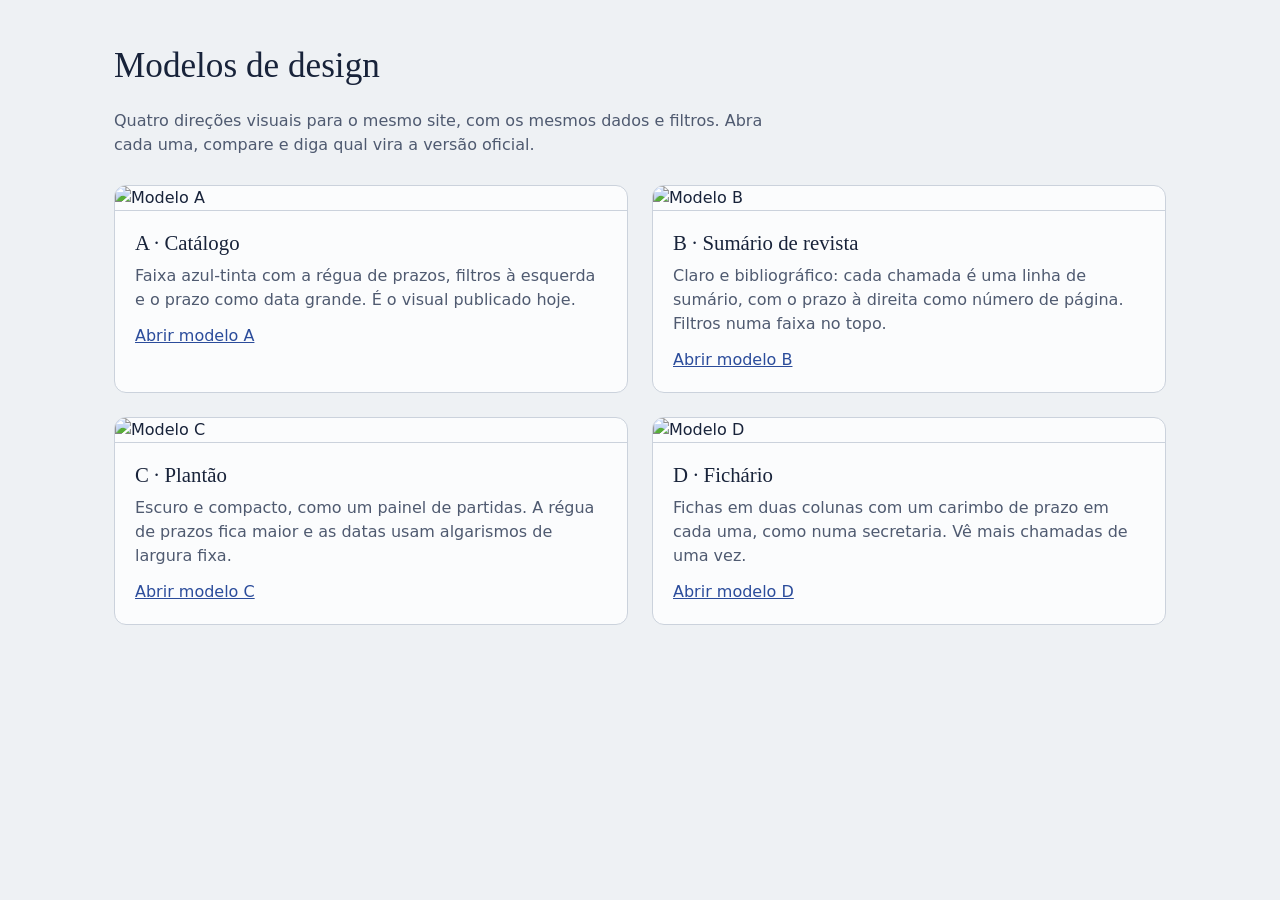
==== modelos/index.html @ de3eb84c "Rodapé com data de atualização e quatro modelos de design para comparação Co-Authored-By: Claude Opu" ====
<!DOCTYPE html>
<html lang="pt-BR"><head><meta charset="utf-8"><meta name="viewport" content="width=device-width, initial-scale=1">
<title>Próximo Número · modelos de design</title>
<link rel="stylesheet" href="../style.css">
<style>
 .g{max-width:1100px;margin:0 auto;padding:40px 24px}
 .g h1{font-family:var(--serif);font-weight:500;font-size:2.2rem;margin:0 0 8px}
 .g>p{color:var(--tinta-2);max-width:64ch}
 .m{display:grid;grid-template-columns:repeat(auto-fill,minmax(480px,1fr));gap:24px;margin-top:28px}
 .m article{background:var(--folha);border:1px solid var(--linha);border-radius:12px;overflow:hidden}
 .m img{width:100%;display:block;border-bottom:1px solid var(--linha)}
 .m div{padding:16px 20px 20px}.m h2{font-family:var(--serif);font-weight:500;margin:0 0 6px;font-size:1.3rem}
 .m p{margin:0 0 12px;color:var(--tinta-2)}
</style></head><body><main class="g">
<h1>Modelos de design</h1>
<p>Quatro direções visuais para o mesmo site, com os mesmos dados e filtros. Abra cada uma, compare e diga qual vira a versão oficial.</p>
<section class="m">
<article><img src="a.png" alt="Modelo A"><div><h2>A · Catálogo</h2><p>Faixa azul-tinta com a régua de prazos, filtros à esquerda e o prazo como data grande. É o visual publicado hoje.</p><a href="modelo-a.html">Abrir modelo A</a></div></article>
<article><img src="b.png" alt="Modelo B"><div><h2>B · Sumário de revista</h2><p>Claro e bibliográfico: cada chamada é uma linha de sumário, com o prazo à direita como número de página. Filtros numa faixa no topo.</p><a href="modelo-b.html">Abrir modelo B</a></div></article>
<article><img src="c.png" alt="Modelo C"><div><h2>C · Plantão</h2><p>Escuro e compacto, como um painel de partidas. A régua de prazos fica maior e as datas usam algarismos de largura fixa.</p><a href="modelo-c.html">Abrir modelo C</a></div></article>
<article><img src="d.png" alt="Modelo D"><div><h2>D · Fichário</h2><p>Fichas em duas colunas com um carimbo de prazo em cada uma, como numa secretaria. Vê mais chamadas de uma vez.</p><a href="modelo-d.html">Abrir modelo D</a></div></article>
</section></main></body></html>
---- style.css ----
:root {
  --papel: #eef1f4;
  --folha: #fbfcfd;
  --tinta: #18233a;
  --tinta-2: #4f5a70;
  --linha: #cbd2dc;
  --linha-2: #dfe4ea;
  --nac: #2b4c9b;
  --int: #0f7a73;
  --urgente: #b3261e;
  --breve: #8a5a00;
  --folga: #2e6b4f;
  --serif: "Literata", Georgia, serif;
  --sans: "Atkinson Hyperlegible", system-ui, sans-serif;
  --r: 6px;
}

* { box-sizing: border-box; }
html { -webkit-text-size-adjust: 100%; }
body {
  margin: 0;
  background: var(--papel);
  color: var(--tinta);
  font: 16px/1.5 var(--sans);
}
a { color: var(--nac); }
:focus-visible { outline: 3px solid #f2b705; outline-offset: 2px; }
.skip { position: absolute; left: -999px; }
.skip:focus { left: 1rem; top: 1rem; background: var(--folha); padding: .5rem 1rem; z-index: 10; }

/* Topo */
.topo { background: var(--tinta); color: #eef1f4; }
.topo-inner {
  max-width: 1240px; margin: 0 auto; padding: 2.25rem 1.5rem 1.25rem;
  display: flex; gap: 2rem; justify-content: space-between; align-items: flex-end; flex-wrap: wrap;
}
.marca h1 {
  font-family: var(--serif); font-weight: 500; font-size: clamp(2.2rem, 5vw, 3.4rem);
  line-height: 1; margin: 0 0 .6rem; letter-spacing: -.01em;
}
.lema { margin: 0; max-width: 58ch; color: #c9d2e0; }
.status { margin: 0; color: #c9d2e0; text-align: right; font-size: .95rem; }
.status strong { color: #fff; font-size: 1.05rem; }

/* Régua de prazos: o elemento principal */
.regua { max-width: 1240px; margin: 0 auto; padding: 0 1.5rem 1.5rem; }
.regua-trilho {
  position: relative; display: grid; grid-auto-flow: column; grid-auto-columns: 1fr;
  border-top: 1px solid #45526d;
}
.mes {
  position: relative; height: 86px; border: 0; border-left: 1px solid #45526d;
  background: transparent; color: #c9d2e0; font: inherit; text-align: left;
  padding: 0; cursor: pointer;
}
.mes:first-child { border-left: 0; }
.mes:hover { background: rgba(255,255,255,.05); }
.mes[aria-pressed="true"] { background: rgba(242,183,5,.16); color: #fff; }
.mes-rotulo { position: absolute; left: .45rem; bottom: .3rem; font-size: .82rem; white-space: nowrap; }
.mes-n { font-weight: 700; color: #fff; margin-left: .3rem; }
.traco {
  position: absolute; top: 0; width: 2px; border-radius: 0 0 2px 2px; pointer-events: none;
}
.traco.nacional { background: #8fb0ff; }
.traco.internacional { background: #5fd3c6; }
.hoje {
  position: absolute; top: -6px; bottom: 0; width: 0; border-left: 2px dashed #f2b705; pointer-events: none;
}
.hoje::after {
  content: "hoje"; position: absolute; top: -1.2rem; left: -1rem; font-size: .75rem; color: #f2b705;
}
.regua-dica { margin: .55rem 0 0; font-size: .85rem; color: #9fabc0; }
.legenda-cor { display: inline-block; width: 10px; height: 10px; margin: 0 .3rem 0 .8rem; vertical-align: middle; }

/* Corpo */
.corpo {
  max-width: 1240px; margin: 0 auto; padding: 1.75rem 1.5rem 3rem;
  display: grid; grid-template-columns: 270px 1fr; gap: 2.25rem; align-items: start;
}
.filtros { position: sticky; top: 1rem; }
.campo { display: block; border: 0; padding: 0; margin: 0 0 1.15rem; }
.campo > span, .campo legend { display: block; font-weight: 700; font-size: .92rem; margin-bottom: .35rem; padding: 0; }
input[type="search"], select {
  width: 100%; font: inherit; color: var(--tinta); background: var(--folha);
  border: 1px solid var(--linha); border-radius: var(--r); padding: .5rem .6rem;
}
.check { display: flex; gap: .5rem; align-items: baseline; font-size: .95rem; margin: .25rem 0; cursor: pointer; }
.check input { accent-color: var(--nac); }
.check.destaque { margin-bottom: .5rem; }
.segmento { display: flex; border: 1px solid var(--linha); border-radius: var(--r); overflow: hidden; background: var(--folha); }
.segmento label { flex: 1; position: relative; }
.segmento input { position: absolute; opacity: 0; inset: 0; cursor: pointer; }
.segmento span { display: block; text-align: center; padding: .45rem .2rem; font-size: .88rem; }
.segmento input:checked + span { background: var(--tinta); color: #fff; }
.segmento input:focus-visible + span { outline: 3px solid #f2b705; outline-offset: -3px; }
.acoes-filtro { display: flex; flex-direction: column; gap: .5rem; margin-top: 1.4rem; }
button {
  font: inherit; cursor: pointer; border-radius: var(--r);
  border: 1px solid var(--tinta); background: transparent; color: var(--tinta); padding: .45rem .8rem;
}
button:hover { background: var(--tinta); color: #fff; }

/* Lista */
.resumo { margin: 0 0 1rem; color: var(--tinta-2); }
.chamadas { list-style: none; margin: 0; padding: 0; border-top: 2px solid var(--tinta); }
.chamada {
  display: grid; grid-template-columns: 112px 1fr; gap: 1.4rem;
  padding: 1.35rem 0 1.35rem; border-bottom: 1px solid var(--linha);
}
.prazo { text-align: left; }
.prazo-dia { font-family: var(--serif); font-size: 2.6rem; line-height: .95; font-weight: 500; font-variant-numeric: lining-nums tabular-nums; }
.prazo-mes { font-size: .95rem; }
.prazo-falta { display: inline-block; margin-top: .45rem; font-size: .82rem; font-weight: 700; padding: .1rem .45rem; border-radius: 3px; color: #fff; }
.urgente .prazo-falta { background: var(--urgente); }
.breve .prazo-falta { background: var(--breve); }
.folga .prazo-falta { background: var(--folga); }
.continuo .prazo-falta { background: var(--tinta-2); }
.prazo-abre { display: block; margin-top: .35rem; font-size: .8rem; color: var(--tinta-2); }

.revista { margin: 0 0 .3rem; font-size: .95rem; color: var(--tinta-2); }
.revista b { color: var(--tinta); }
.chamada h3 { font-family: var(--serif); font-weight: 500; font-size: 1.22rem; line-height: 1.35; margin: 0 0 .6rem; max-width: 70ch; }
.selos { display: flex; flex-wrap: wrap; gap: .35rem; margin: 0 0 .7rem; padding: 0; list-style: none; }
.selo { font-size: .8rem; padding: .1rem .5rem; border-radius: 3px; border: 1px solid var(--linha); background: var(--folha); }
.selo.nacional { border-color: var(--nac); color: var(--nac); }
.selo.internacional { border-color: var(--int); color: var(--int); }
.selo.qualis { background: var(--tinta); border-color: var(--tinta); color: #fff; font-weight: 700; }
.selo.taxa { border-style: dashed; }

details { margin: .2rem 0 .8rem; }
summary { cursor: pointer; color: var(--nac); font-weight: 700; font-size: .95rem; }
summary:hover { text-decoration: underline; }
.detalhe { margin: .7rem 0 0; padding: .9rem 1rem; background: var(--folha); border-left: 3px solid var(--linha); max-width: 72ch; }
.detalhe dl { margin: 0; display: grid; grid-template-columns: max-content 1fr; gap: .35rem 1rem; font-size: .95rem; }
.detalhe dt { font-weight: 700; color: var(--tinta-2); }
.detalhe dd { margin: 0; }
.detalhe p { margin: 0 0 .7rem; font-family: var(--serif); line-height: 1.65; }

.acoes { display: flex; flex-wrap: wrap; gap: .5rem 1.1rem; font-size: .93rem; }
.acoes a, .acoes button { border: 0; padding: 0; background: none; color: var(--nac); text-decoration: underline; text-underline-offset: 3px; }
.acoes a.principal { font-weight: 700; }
.acoes button:hover { background: none; color: var(--tinta); }

.vazio { padding: 2rem 0; }
.sobre { margin-top: 3rem; padding-top: 1.5rem; border-top: 2px solid var(--tinta); max-width: 72ch; }
.sobre h2 { font-family: var(--serif); font-weight: 500; font-size: 1.5rem; margin: 0 0 1rem; }
.sobre p { font-family: var(--serif); line-height: 1.7; }

/* Ficha */
dialog {
  border: 0; border-radius: var(--r); padding: 0; max-width: 760px; width: calc(100% - 2rem);
  color: var(--tinta); background: var(--folha); box-shadow: 0 20px 60px rgba(24,35,58,.35);
}
dialog::backdrop { background: rgba(24,35,58,.55); }
.ficha-corpo { padding: 1.8rem 1.8rem .5rem; }
.ficha-corpo h2 { font-family: var(--serif); font-weight: 500; font-size: 1.55rem; line-height: 1.3; margin: .2rem 0 1rem; }
.ficha-corpo .detalhe { background: transparent; border-left: 0; padding: 0; }
dialog form { padding: 0 1.8rem 1.6rem; }
.fechar { margin-top: .5rem; }

.rodape { text-align: center; color: var(--tinta-2); font-size: .88rem; padding: 0 1.5rem 2.5rem; }

@media (max-width: 860px) {
  .corpo { grid-template-columns: 1fr; gap: 1rem; }
  .filtros { position: static; background: var(--folha); padding: 1rem; border-radius: var(--r); border: 1px solid var(--linha); }
  .status { text-align: left; }
  .mes-rotulo { font-size: .7rem; left: .2rem; }
  .mes-n { display: block; margin-left: 0; }
  .regua-trilho { overflow-x: auto; grid-auto-columns: minmax(56px, 1fr); }
}
@media (max-width: 520px) {
  .chamada { grid-template-columns: 1fr; gap: .5rem; }
  .prazo { display: flex; gap: .6rem; align-items: baseline; flex-wrap: wrap; }
  .prazo-dia { font-size: 1.8rem; }
  .detalhe dl { grid-template-columns: 1fr; }
}
@media (prefers-reduced-motion: no-preference) {
  .traco { animation: desce .6s ease-out both; }
  @keyframes desce { from { transform: scaleY(0); transform-origin: top; } to { transform: scaleY(1); transform-origin: top; } }
}
.rodape .atualizacao { color: var(--tinta); margin-bottom: .4rem; }
.legenda-cor.nacional { background: #8fb0ff; }
.legenda-cor.internacional { background: #5fd3c6; }
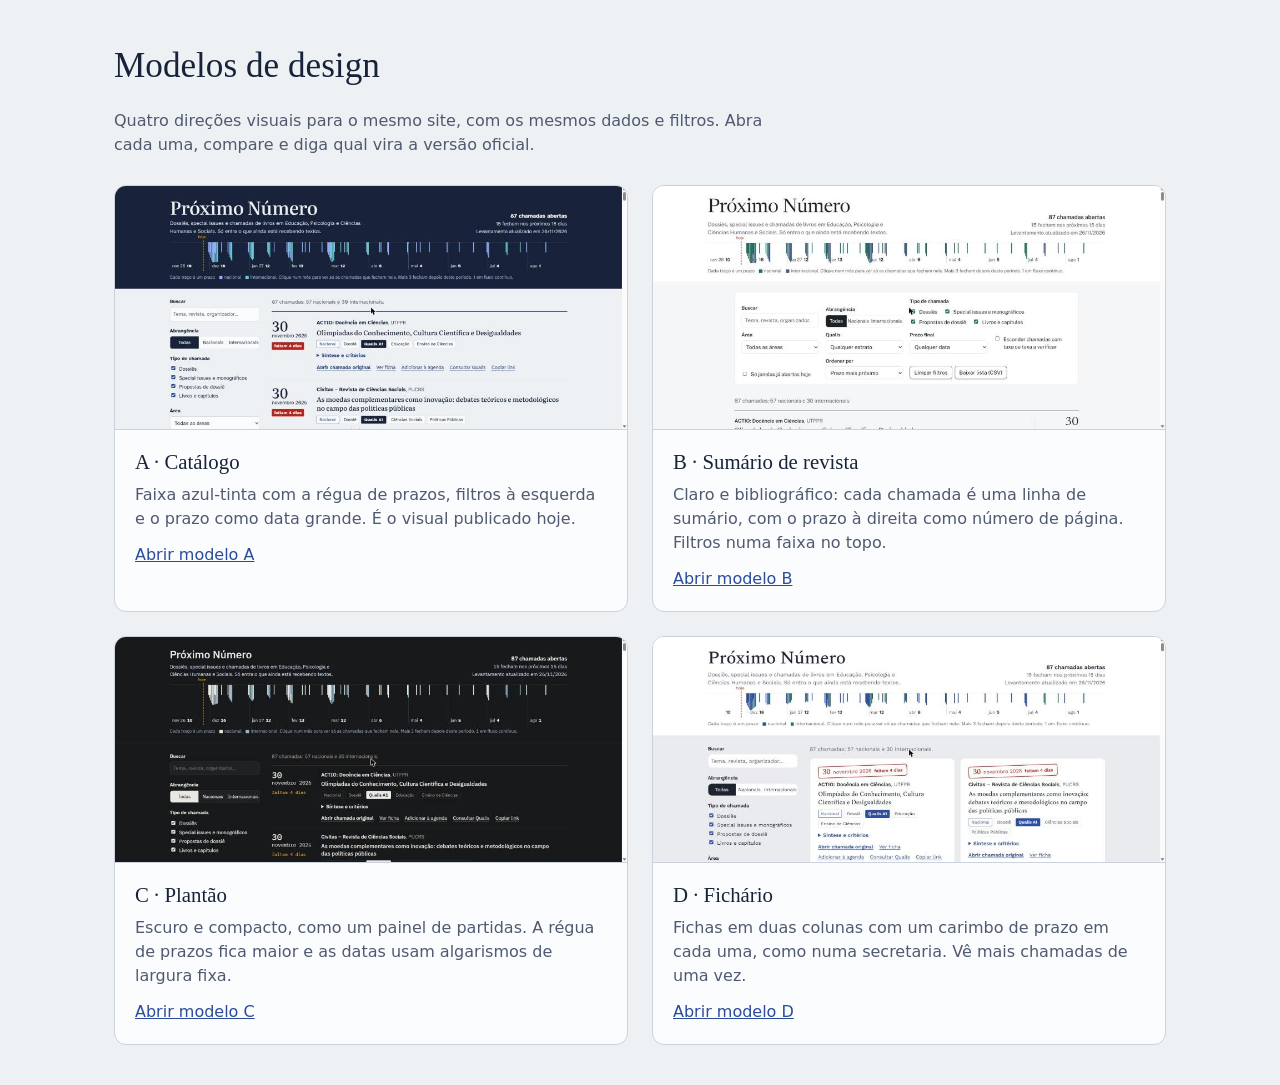
==== commit c359788d: "Galeria de modelos com capturas Co-Authored-By: Claude Opus 5.5 <noreply@anthropic.com> Claude-Sessi" ====
--- a/modelos/index.html
+++ b/modelos/index.html
@@ -15,8 +15,8 @@
 <h1>Modelos de design</h1>
 <p>Quatro direções visuais para o mesmo site, com os mesmos dados e filtros. Abra cada uma, compare e diga qual vira a versão oficial.</p>
 <section class="m">
-<article><img src="a.png" alt="Modelo A"><div><h2>A · Catálogo</h2><p>Faixa azul-tinta com a régua de prazos, filtros à esquerda e o prazo como data grande. É o visual publicado hoje.</p><a href="modelo-a.html">Abrir modelo A</a></div></article>
-<article><img src="b.png" alt="Modelo B"><div><h2>B · Sumário de revista</h2><p>Claro e bibliográfico: cada chamada é uma linha de sumário, com o prazo à direita como número de página. Filtros numa faixa no topo.</p><a href="modelo-b.html">Abrir modelo B</a></div></article>
-<article><img src="c.png" alt="Modelo C"><div><h2>C · Plantão</h2><p>Escuro e compacto, como um painel de partidas. A régua de prazos fica maior e as datas usam algarismos de largura fixa.</p><a href="modelo-c.html">Abrir modelo C</a></div></article>
-<article><img src="d.png" alt="Modelo D"><div><h2>D · Fichário</h2><p>Fichas em duas colunas com um carimbo de prazo em cada uma, como numa secretaria. Vê mais chamadas de uma vez.</p><a href="modelo-d.html">Abrir modelo D</a></div></article>
+<article><img src="a.jpg" alt="Modelo A"><div><h2>A · Catálogo</h2><p>Faixa azul-tinta com a régua de prazos, filtros à esquerda e o prazo como data grande. É o visual publicado hoje.</p><a href="modelo-a.html">Abrir modelo A</a></div></article>
+<article><img src="b.jpg" alt="Modelo B"><div><h2>B · Sumário de revista</h2><p>Claro e bibliográfico: cada chamada é uma linha de sumário, com o prazo à direita como número de página. Filtros numa faixa no topo.</p><a href="modelo-b.html">Abrir modelo B</a></div></article>
+<article><img src="c.jpg" alt="Modelo C"><div><h2>C · Plantão</h2><p>Escuro e compacto, como um painel de partidas. A régua de prazos fica maior e as datas usam algarismos de largura fixa.</p><a href="modelo-c.html">Abrir modelo C</a></div></article>
+<article><img src="d.jpg" alt="Modelo D"><div><h2>D · Fichário</h2><p>Fichas em duas colunas com um carimbo de prazo em cada uma, como numa secretaria. Vê mais chamadas de uma vez.</p><a href="modelo-d.html">Abrir modelo D</a></div></article>
 </section></main></body></html>
